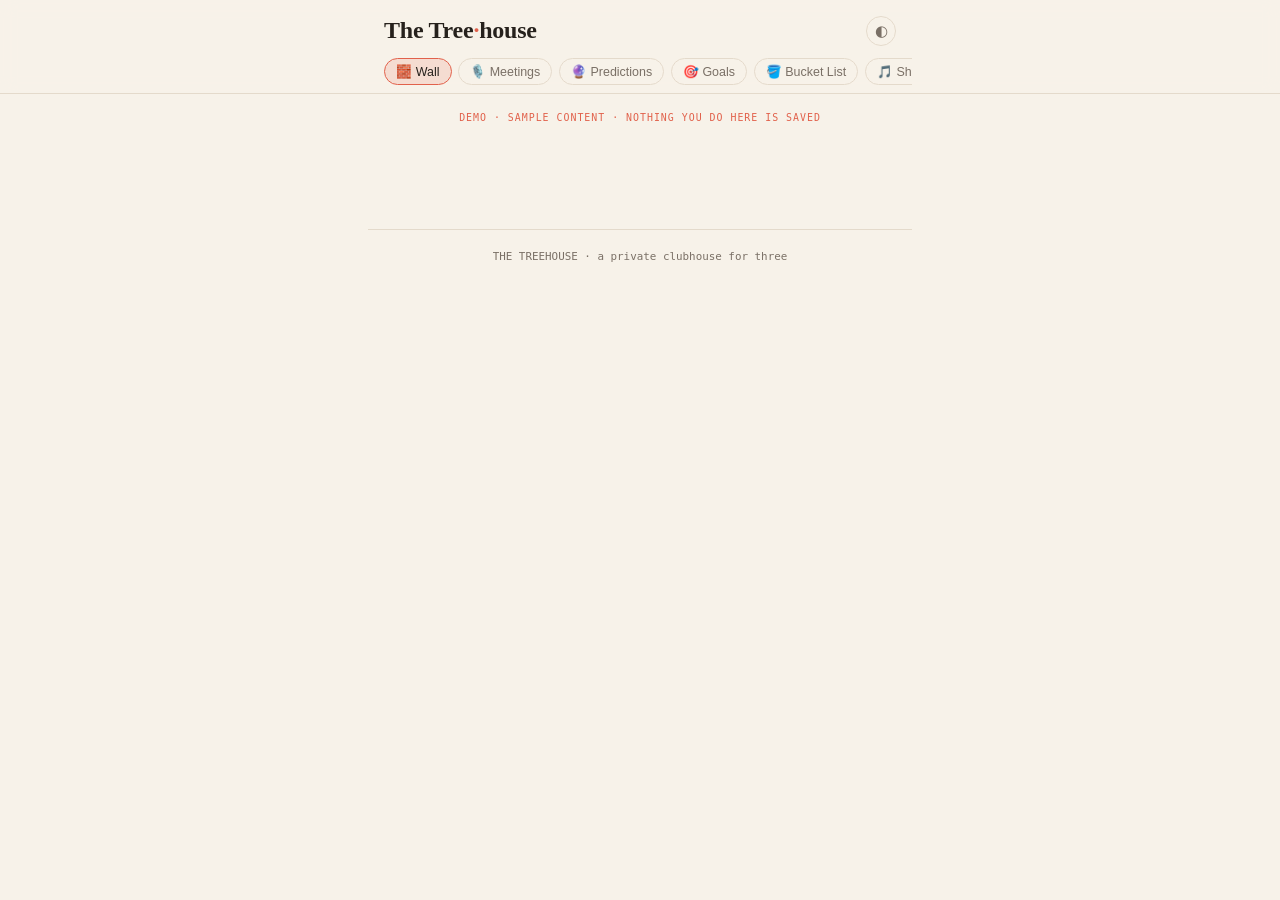
==== index.html @ 262652d6 "The Treehouse — single-file interactive demo" ====
<!doctype html>
<html lang="en">
<head>
  <meta charset="utf-8" />
  <meta name="viewport" content="width=device-width, initial-scale=1, viewport-fit=cover" />
  <meta name="color-scheme" content="light dark" />
  <title>The Treehouse</title>
  <style>
/* styles.css — The Treehouse. Warm "zine" palette, mobile-first, light/dark.
   Adapted from the-treehouse-preview.html. Self-contained, no external assets. */

:root {
  --paper:#F7F2E9; --ink:#26211C; --muted:#7A7066; --line:#E4DACB;
  --card:#FFFDF8; --coral:#E1614B; --teal:#2E6E68; --gold:#D79A34;
  --serif:"Iowan Old Style","Palatino Linotype",Palatino,Georgia,serif;
  --sans:-apple-system,BlinkMacSystemFont,"Segoe UI",Helvetica,Arial,sans-serif;
  --mono:ui-monospace,"SF Mono",Menlo,monospace;
}
@media (prefers-color-scheme:dark){:root{
  --paper:#191614; --ink:#EDE6DA; --muted:#9A8F82; --line:#332C25;
  --card:#221E1A; --coral:#E9765F; --teal:#4F9B92; --gold:#E0AC52;}}
:root[data-theme="dark"]{--paper:#191614;--ink:#EDE6DA;--muted:#9A8F82;--line:#332C25;--card:#221E1A;--coral:#E9765F;--teal:#4F9B92;--gold:#E0AC52;}
:root[data-theme="light"]{--paper:#F7F2E9;--ink:#26211C;--muted:#7A7066;--line:#E4DACB;--card:#FFFDF8;--coral:#E1614B;--teal:#2E6E68;--gold:#D79A34;}

*{box-sizing:border-box}
body{margin:0;background:var(--paper);color:var(--ink);font-family:var(--sans);line-height:1.55;-webkit-font-smoothing:antialiased;}
.wrap{max-width:34rem;margin:0 auto;padding:0 1rem 4rem;}
button{font-family:inherit;}

/* --- avatar colors by member --- */
.av.coral,.dot-coral{background:var(--coral)}
.av.teal{background:var(--teal)}
.av.gold{background:var(--gold)}

/* --- header --- */
header{position:sticky;top:0;z-index:5;background:color-mix(in srgb,var(--paper) 88%,transparent);backdrop-filter:blur(8px);
  border-bottom:1px solid var(--line);padding:.75rem 0 .5rem;margin-bottom:1rem;}
.hd{max-width:34rem;margin:0 auto;padding:0 1rem;display:flex;align-items:center;gap:.5rem;}
.mark{font-family:var(--serif);font-size:1.5rem;font-weight:700;letter-spacing:-.01em;}
.mark .dot{color:var(--coral);}
.who{display:flex;gap:.3rem;align-items:center;margin-left:auto;}
.av{width:26px;height:26px;border-radius:50%;display:grid;place-items:center;font-size:.72rem;font-weight:700;color:#fff;font-family:var(--mono);}
.theme-toggle{background:transparent;border:1px solid var(--line);color:var(--muted);border-radius:999px;
  width:30px;height:30px;font-size:.95rem;cursor:pointer;display:grid;place-items:center;}
.theme-toggle:hover{color:var(--ink);border-color:var(--muted);}

/* --- nav --- */
.nav{max-width:34rem;margin:.55rem auto 0;padding:0 1rem;display:flex;gap:.4rem;overflow-x:auto;-webkit-overflow-scrolling:touch;scrollbar-width:none;}
.nav::-webkit-scrollbar{display:none;}
.nav-btn{flex:none;background:transparent;border:1px solid var(--line);border-radius:999px;color:var(--muted);
  font-size:.78rem;padding:.3rem .7rem;cursor:pointer;white-space:nowrap;}
.nav-btn:hover{color:var(--ink);}
.nav-btn.is-active{background:color-mix(in srgb,var(--coral) 15%,transparent);border-color:var(--coral);color:var(--ink);}

.demo{font-family:var(--mono);font-size:.62rem;letter-spacing:.1em;text-transform:uppercase;color:var(--coral);text-align:center;margin:.4rem 0 0;}

/* --- cards --- */
.card{background:var(--card);border:1px solid var(--line);border-radius:16px;padding:1rem 1.05rem;margin:.85rem 0;}
.eyebrow{font-family:var(--mono);font-size:.66rem;text-transform:uppercase;letter-spacing:.14em;color:var(--muted);display:flex;align-items:center;gap:.5rem;flex-wrap:wrap;}
.pill{font-family:var(--mono);font-size:.6rem;text-transform:uppercase;letter-spacing:.1em;padding:.15em .5em;border-radius:999px;border:1px solid var(--line);color:var(--muted);}

/* --- section header --- */
.sec{font-family:var(--serif);font-size:1.3rem;font-weight:700;margin:.4rem 0 .2rem;display:flex;align-items:center;gap:.5rem;}
.sec-lead{color:var(--muted);font-size:.9rem;margin:.1rem 0 .4rem;}

/* --- poem --- */
.poem{background:linear-gradient(160deg,color-mix(in srgb,var(--gold) 14%,var(--card)),var(--card));border-color:color-mix(in srgb,var(--gold) 35%,var(--line));}
.poem .verse{font-family:var(--serif);font-size:1.32rem;line-height:1.4;margin:.5rem 0 .35rem;text-wrap:balance;}
.poem .attr{font-family:var(--serif);font-style:italic;color:var(--muted);}

/* --- compose --- */
.compose{display:flex;gap:.6rem;align-items:center;color:var(--muted);border-style:dashed;cursor:text;}
.compose .plus{width:30px;height:30px;border-radius:50%;background:var(--coral);color:#fff;display:grid;place-items:center;font-size:1.1rem;flex:none;}
.compose-form{display:none;flex-direction:column;gap:.55rem;}
.compose-form.open{display:flex;}
.compose textarea,.field input,.field select,.field textarea{
  width:100%;font-family:inherit;font-size:.95rem;color:var(--ink);background:var(--paper);
  border:1px solid var(--line);border-radius:10px;padding:.55rem .65rem;resize:vertical;}
.compose textarea{min-height:64px;}
.compose-row{display:flex;gap:.5rem;align-items:center;flex-wrap:wrap;}
.compose-row select{flex:none;width:auto;background:var(--paper);border:1px solid var(--line);border-radius:10px;padding:.4rem .5rem;font-family:inherit;color:var(--ink);}

/* --- post --- */
.post .top{display:flex;align-items:center;gap:.5rem;margin-bottom:.5rem;}
.post .name{font-weight:600;font-size:.92rem;}
.post .time{font-family:var(--mono);font-size:.66rem;color:var(--muted);margin-left:auto;}
.post .body{font-size:1rem;}
.post .quote{font-family:var(--serif);font-size:1.12rem;line-height:1.45;border-left:3px solid var(--teal);padding-left:.8rem;color:var(--ink);}
.songrow{display:flex;gap:.7rem;align-items:center;background:color-mix(in srgb,var(--teal) 10%,var(--card));border:1px solid var(--line);border-radius:12px;padding:.55rem .7rem;margin-top:.4rem;}
.songrow .ic{font-size:1.2rem;}
.songrow .s{color:var(--muted);font-family:var(--mono);font-size:.68rem;}
.songrow a{color:var(--teal);text-decoration:none;font-weight:600;font-size:.9rem;}
.imgph{height:150px;border-radius:12px;margin-top:.4rem;background:
  repeating-linear-gradient(45deg,color-mix(in srgb,var(--coral) 16%,var(--card)),color-mix(in srgb,var(--coral) 16%,var(--card)) 12px,var(--card) 12px,var(--card) 24px);
  display:grid;place-items:center;color:var(--muted);font-family:var(--mono);font-size:.7rem;border:1px solid var(--line);}
.react{display:flex;gap:.4rem;margin-top:.7rem;align-items:center;flex-wrap:wrap;}
.chip{font-size:.8rem;border:1px solid var(--line);border-radius:999px;padding:.15rem .55rem;background:transparent;color:var(--ink);cursor:pointer;}
.chip.on{background:color-mix(in srgb,var(--coral) 16%,transparent);border-color:var(--coral);}
.chip:hover{border-color:var(--muted);}
.cmt{font-size:.85rem;color:var(--muted);margin-top:.55rem;padding-top:.55rem;border-top:1px solid var(--line);}
.cmt b{color:var(--ink);}
.cmt-form{display:flex;gap:.4rem;margin-top:.5rem;}
.cmt-form input{flex:1;font-family:inherit;font-size:.85rem;color:var(--ink);background:var(--paper);border:1px solid var(--line);border-radius:999px;padding:.35rem .7rem;}
.cmt-form button{flex:none;border:1px solid var(--line);background:transparent;color:var(--muted);border-radius:999px;padding:.35rem .7rem;font-size:.8rem;cursor:pointer;}

/* --- rows / mini cards --- */
.row{display:flex;justify-content:space-between;gap:.5rem;font-size:.86rem;padding:.28rem 0;border-bottom:1px dashed var(--line);align-items:center;}
.row:last-child{border-bottom:0;}
.row .s{color:var(--muted);font-family:var(--mono);font-size:.72rem;white-space:nowrap;}
.bars b{display:inline-block;height:6px;border-radius:3px;background:var(--teal);vertical-align:middle;}
.lead{color:var(--muted);font-size:.9rem;margin:.2rem 0 0;}
.mini h4{margin:.1rem 0 .5rem;font-size:.95rem;}

/* --- buttons / forms --- */
.btn{border:1px solid var(--line);background:transparent;color:var(--ink);border-radius:999px;padding:.35rem .8rem;font-size:.82rem;cursor:pointer;}
.btn:hover{border-color:var(--muted);}
.btn-primary{background:var(--coral);border-color:var(--coral);color:#fff;}
.btn-primary:hover{filter:brightness(1.05);}
.field{display:flex;flex-direction:column;gap:.3rem;margin:.5rem 0;}
.field label{font-family:var(--mono);font-size:.66rem;text-transform:uppercase;letter-spacing:.1em;color:var(--muted);}

/* --- meeting detail --- */
.meeting h3{font-family:var(--serif);font-size:1.25rem;margin:.2rem 0 .1rem;}
.meeting .hl{display:grid;gap:.35rem;margin:.4rem 0;}
.meeting .hl .who-hl{font-weight:600;}
.tag-list{display:flex;flex-wrap:wrap;gap:.35rem;margin:.4rem 0;}
.tag-list span{font-size:.78rem;border:1px solid var(--line);border-radius:999px;padding:.12rem .55rem;color:var(--muted);}
.keeper{font-family:var(--serif);font-size:1.12rem;line-height:1.45;border-left:3px solid var(--gold);padding-left:.8rem;margin:.6rem 0 0;}
.back-link{background:none;border:none;color:var(--teal);font-size:.82rem;cursor:pointer;padding:0;margin-bottom:.4rem;}

footer{text-align:center;color:var(--muted);font-family:var(--mono);font-size:.68rem;margin:2.5rem auto 0;max-width:34rem;padding:1.2rem 1rem 0;border-top:1px solid var(--line);}

</style>
</head>
<body>
  <header>
    <div class="hd">
      <div class="mark">The Tree<span class="dot">·</span>house</div>
      <div class="who" id="who"><!-- avatars injected by app.js --></div>
      <button id="themeToggle" class="theme-toggle" title="Toggle light/dark" aria-label="Toggle theme">◐</button>
    </div>
    <nav class="nav" id="nav" aria-label="Sections">
      <button class="nav-btn is-active" data-section="wall">🧱 Wall</button>
      <button class="nav-btn" data-section="meetings">🎙️ Meetings</button>
      <button class="nav-btn" data-section="predictions">🔮 Predictions</button>
      <button class="nav-btn" data-section="goals">🎯 Goals</button>
      <button class="nav-btn" data-section="bucket">🪣 Bucket List</button>
      <button class="nav-btn" data-section="shelf">🎵 Shelf</button>
    </nav>
  </header>

  <main class="wrap" id="app">
    <p class="demo">DEMO · sample content · nothing you do here is saved</p>
    <div id="view"><!-- sections rendered here by app.js --></div>
  </main>

  <footer>THE TREEHOUSE · a private clubhouse for three</footer>

  <script>
/* ---- mock-data ---- */
// mock-data.js — sample in-memory store for The Treehouse (local dev only).
//
// This is a stand-in for the Supabase database. It mirrors the table shapes
// described in the-treehouse-v1-spec.md so that swapping in a real backend
// (see data.js) is a drop-in change and this file can eventually be deleted.
//
// Copyright-safe by design: the poem-of-week sample is a PUBLIC-DOMAIN excerpt
// with attribution. Shelf/media items are titles + links + one-line notes only
// — never lyrics or copyrighted excerpts.

// --- Members: the three, fixed. ------------------------------------------
const members = [
  { id: 'ben', name: 'Ben', initial: 'B', color: 'coral', email: 'ben@example.com' },
  { id: 'george', name: 'George', initial: 'G', color: 'teal', email: 'george@example.com' },
  { id: 'you', name: 'You', initial: 'X', color: 'gold', email: 'you@example.com' },
];

// --- Poem of the week (rotating curator). --------------------------------
// PUBLIC DOMAIN excerpt — safe to show. Anything under copyright would store
// only a short excerpt + attribution + link (copyright_tier: 'excerpt').
const poemWeeks = [
  {
    id: 'pw-2026-w28',
    week: '2026-W28',
    curator: 'ben',
    title: 'O Me! O Life!',
    author: 'Walt Whitman',
    excerpt: '…that the powerful play goes on, and you may contribute a verse.',
    source_url: 'https://www.poetryfoundation.org/poems/51568/o-me-o-life',
    copyright_tier: 'public-domain',
    reactions: [
      { member: 'george', emoji: '❤️' },
      { member: 'you', emoji: '❤️' },
      { member: 'ben', emoji: '❤️' },
    ],
  },
];

// --- Wall posts (reverse-chron feed). ------------------------------------
// type: poem | quote | song | image | thought | link
const posts = [
  {
    id: 'p1',
    type: 'thought',
    author: 'george',
    body: "been thinking about how we only really talk when it's scheduled now. grateful this thing exists tbh.",
    url: null,
    image_path: null,
    created_at: '2026-07-12T14:10:00Z',
    pinned: false,
    reactions: [
      { member: 'you', emoji: '🥹' },
      { member: 'ben', emoji: '🥹' },
    ],
    comments: [
      { member: 'you', text: 'same. sunday is my favorite hour of the week.', created_at: '2026-07-12T14:22:00Z' },
    ],
  },
  {
    id: 'p2',
    type: 'song',
    author: 'you',
    body: 'on repeat all week 👇',
    // Media = title + link only. No lyrics, no excerpts.
    url: 'https://open.spotify.com/',
    title: '"Motion Picture Soundtrack" — Radiohead',
    note: 'added to the house playlist',
    image_path: null,
    created_at: '2026-07-11T20:00:00Z',
    pinned: false,
    reactions: [{ member: 'ben', emoji: '❤️' }],
    comments: [],
  },
  {
    id: 'p3',
    type: 'quote',
    author: 'ben',
    body: '"The two most important days in your life are the day you are born and the day you find out why."',
    note: 'found this on a napkin. felt very us.',
    url: null,
    image_path: null,
    created_at: '2026-07-10T09:30:00Z',
    pinned: false,
    reactions: [
      { member: 'george', emoji: '🔥' },
      { member: 'you', emoji: '🔥' },
      { member: 'ben', emoji: '🔥' },
    ],
    comments: [],
  },
  {
    id: 'p4',
    type: 'image',
    author: 'george',
    body: 'sunset from the roof last night.',
    url: null,
    image_path: '[ shared photo ]', // placeholder — real app stores a Supabase Storage path
    created_at: '2026-07-09T21:15:00Z',
    pinned: false,
    reactions: [
      { member: 'ben', emoji: '😍' },
      { member: 'you', emoji: '😍' },
      { member: 'george', emoji: '😍' },
    ],
    comments: [],
  },
];

// --- Meeting archive (from the Granola-powered recorder). -----------------
// Shape matches meeting-recorder/SPEC.md + sample-archive-entry.md.
const meetings = [
  {
    id: 'm-2026-07-12',
    date: '2026-07-12',
    duration: '47 min',
    audio_path: null, // private Supabase Storage path in the real app
    recap:
      "A good one. We started on jobs and drifted, as always, into the bigger stuff — whether we're " +
      'building the lives we actually want or just the ones that look right. Ben\'s still deciding on the ' +
      'move, George is three chapters from finishing the book, and we spent a while arguing about whether ' +
      'AI is making us sharper or lazier (jury\'s out).',
    topics: [
      "The move — Ben's 70/30 on taking it",
      "George's book, and the fear of finishing",
      'The Japan trip: actually picking dates this time',
      'The "are we lazy now?" debate',
      'New coffee spot recommendations',
    ],
    highs_lows: [
      { member: 'ben', high: 'got the offer.', low: 'the deciding is harder than the wanting.' },
      { member: 'george', high: 'wrote 4,000 words this week.', low: 'felt lonely mid-week.' },
      { member: 'you', high: 'the new apartment feels like home.', low: "missed a friend's birthday." },
    ],
    plans: [
      'Lock the Japan dates before next Sunday.',
      'George reads us the last chapter when it\'s done.',
      'Try to do one in-person hang this month.',
    ],
    action_items: [
      { member: 'ben', what: 'share the offer details so we can help him think', by: 'this week' },
      { member: 'you', what: 'put 3 Japan date options on the wall', by: 'by Wed' },
      { member: 'george', what: 'send the coffee spot list', by: 'whenever' },
    ],
    keeper_quote: 'We keep waiting for the version of ourselves that has it figured out. Maybe this is it.',
  },
];

// --- Life prediction market. ---------------------------------------------
// status: open | resolved ; vote: 'agree' | 'disagree'
const predictions = [
  {
    id: 'pred1',
    author: 'you',
    about: 'ben',
    claim: 'Ben finally books the Japan trip before fall.',
    resolve_by: '2026-09-01',
    status: 'open',
    outcome: null,
    votes: [
      { member: 'you', vote: 'agree', points: 50 },
      { member: 'george', vote: 'disagree', points: 50 },
    ],
  },
];

// Running leaderboard of best predictors (play points).
const leaderboard = [
  { member: 'george', points: 1240 },
  { member: 'you', points: 980 },
  { member: 'ben', points: 610 },
];

// --- Goals with lightweight weekly check-ins. ----------------------------
// progress is 0..100 for the little bars.
const goals = [
  { id: 'g1', member: 'you', goal: 'run 3×/wk', period: 'weekly', progress: 55, checkins: ['2026-07-05', '2026-07-12'] },
  { id: 'g2', member: 'ben', goal: 'finish the book', period: 'ongoing', progress: 28, checkins: ['2026-07-12'] },
  { id: 'g3', member: 'george', goal: 'call mom weekly', period: 'weekly', progress: 72, checkins: ['2026-06-28', '2026-07-05', '2026-07-12'] },
];

// --- Shared bucket list. -------------------------------------------------
// status: someday | in-progress | done
const bucketList = [
  { id: 'b1', item: 'Road trip, no maps', added_by: 'you', status: 'someday', done_by: null, done_note: null },
  { id: 'b2', item: 'Learn to surf', added_by: 'ben', status: 'in-progress', done_by: null, done_note: null },
  { id: 'b3', item: 'Camp under the stars', added_by: 'george', status: 'done', done_by: 'george', done_note: 'done · Jun' },
];

// --- Shared media links / shelf. -----------------------------------------
// type: song | playlist | movie | book | article. Title + link + note only.
const mediaLinks = [
  { id: 'ml1', type: 'playlist', title: 'House playlist', url: 'https://open.spotify.com/', note: '+4 songs', added_by: 'you', week: '2026-W28' },
  { id: 'ml2', type: 'movie', title: 'Perfect Days', url: null, note: 'Ben rec', added_by: 'ben', week: '2026-W28' },
  { id: 'ml3', type: 'book', title: 'Four Thousand Weeks', url: null, note: 'You rec', added_by: 'you', week: '2026-W28' },
  { id: 'ml4', type: 'article', title: '"The case for a slower internet"', url: null, note: 'George rec', added_by: 'george', week: '2026-W28' },
];
const db = { members, poemWeeks, posts, meetings, predictions, leaderboard, goals, bucketList, mediaLinks };

/* ---- data layer ---- */
// data.js — THE SEAM.
//
// This is the ONLY file that changes when The Treehouse moves from the local
// in-memory mock store to a real Supabase backend. The UI (app.js) never
// touches the store directly — it only calls the async functions exported
// here. Keep every function async and returning plain data so the swap to
// `await supabase.from(...)` is mechanical.
//
// To wire Supabase later:
//   1. Copy config.example.js -> config.js and fill in your project keys.
//   2. Load the supabase-js client (add it locally; no CDN if you want offline).
//      import { createClient } from './vendor/supabase.js'
//      import { SUPABASE_URL, SUPABASE_ANON_KEY } from './config.js'
//      const supabase = createClient(SUPABASE_URL, SUPABASE_ANON_KEY)
//   3. Replace each function body below with the query in its `// SUPABASE:`
//      comment. Delete mock-data.js when done.


// Tiny helpers so mutations feel real locally.
const clone = (v) => JSON.parse(JSON.stringify(v));
const uid = (prefix) => `${prefix}-${Date.now()}-${Math.random().toString(36).slice(2, 7)}`;
const nowISO = () => new Date().toISOString();

// ---------------------------------------------------------------------------
// Members
// ---------------------------------------------------------------------------

// SUPABASE: replace with supabase.from('members').select('*')
async function getMembers() {
  return clone(db.members);
}

// ---------------------------------------------------------------------------
// Wall: posts, reactions, comments
// ---------------------------------------------------------------------------

// SUPABASE: replace with supabase.from('posts').select('*, reactions(*), comments(*)').order('created_at', { ascending: false })
async function getPosts() {
  return clone(db.posts).sort((a, b) => new Date(b.created_at) - new Date(a.created_at));
}

// SUPABASE: replace with supabase.from('posts').insert(post).select().single()
async function addPost({ type = 'thought', author, body, url = null, title = null, note = null, image_path = null }) {
  const post = {
    id: uid('p'),
    type,
    author,
    body,
    url,
    title,
    note,
    image_path,
    created_at: nowISO(),
    pinned: false,
    reactions: [],
    comments: [],
  };
  db.posts.unshift(post);
  return clone(post);
}

// SUPABASE: replace with supabase.from('reactions').insert({ post_id, member, emoji })
// (with a unique (post_id, member, emoji) constraint so a repeat toggles/removes)
async function addReaction({ post_id, member, emoji }) {
  const post = db.posts.find((p) => p.id === post_id);
  if (!post) return null;
  const existing = post.reactions.findIndex((r) => r.member === member && r.emoji === emoji);
  if (existing >= 0) post.reactions.splice(existing, 1); // toggle off
  else post.reactions.push({ member, emoji });
  return clone(post);
}

// SUPABASE: replace with supabase.from('comments').insert({ post_id, member, text })
async function addComment({ post_id, member, text }) {
  const post = db.posts.find((p) => p.id === post_id);
  if (!post) return null;
  post.comments.push({ member, text, created_at: nowISO() });
  return clone(post);
}

// ---------------------------------------------------------------------------
// Poem of the week
// ---------------------------------------------------------------------------

// SUPABASE: replace with supabase.from('poem_weeks').select('*').order('week', { ascending: false }).limit(1).single()
async function getPoemOfWeek() {
  const sorted = clone(db.poemWeeks).sort((a, b) => (a.week < b.week ? 1 : -1));
  return sorted[0] || null;
}

// ---------------------------------------------------------------------------
// Meeting archive
// ---------------------------------------------------------------------------

// SUPABASE: replace with supabase.from('meetings').select('*').order('date', { ascending: false })
async function getMeetings() {
  return clone(db.meetings).sort((a, b) => (a.date < b.date ? 1 : -1));
}

// SUPABASE: replace with supabase.from('meetings').select('*').eq('id', id).single()
async function getMeeting(id) {
  return clone(db.meetings.find((m) => m.id === id) || null);
}

// ---------------------------------------------------------------------------
// Life prediction market
// ---------------------------------------------------------------------------

// SUPABASE: replace with supabase.from('predictions').select('*, votes(*)').order('resolve_by')
async function getPredictions() {
  return clone(db.predictions);
}

// SUPABASE: replace with supabase.from('predictions').insert(prediction).select().single()
async function addPrediction({ author, about, claim, resolve_by }) {
  const prediction = {
    id: uid('pred'),
    author,
    about,
    claim,
    resolve_by,
    status: 'open',
    outcome: null,
    votes: [],
  };
  db.predictions.push(prediction);
  return clone(prediction);
}

// SUPABASE: replace with supabase.from('prediction_votes').upsert({ prediction_id, member, vote, points })
async function votePrediction({ prediction_id, member, vote, points = 50 }) {
  const p = db.predictions.find((x) => x.id === prediction_id);
  if (!p) return null;
  const existing = p.votes.find((v) => v.member === member);
  if (existing) {
    existing.vote = vote;
    existing.points = points;
  } else {
    p.votes.push({ member, vote, points });
  }
  return clone(p);
}

// SUPABASE: replace with supabase.from('leaderboard').select('*').order('points', { ascending: false })
async function getLeaderboard() {
  return clone(db.leaderboard).sort((a, b) => b.points - a.points);
}

// ---------------------------------------------------------------------------
// Goals
// ---------------------------------------------------------------------------

// SUPABASE: replace with supabase.from('goals').select('*')
async function getGoals() {
  return clone(db.goals);
}

// SUPABASE: replace with supabase.from('goals').insert(goal).select().single()
async function addGoal({ member, goal, period = 'weekly' }) {
  const g = { id: uid('g'), member, goal, period, progress: 0, checkins: [] };
  db.goals.push(g);
  return clone(g);
}

// SUPABASE: replace with supabase.from('goal_checkins').insert({ goal_id, date }) and bump progress
async function checkinGoal({ goal_id }) {
  const g = db.goals.find((x) => x.id === goal_id);
  if (!g) return null;
  g.checkins.push(nowISO().slice(0, 10));
  g.progress = Math.min(100, g.progress + 15);
  return clone(g);
}

// ---------------------------------------------------------------------------
// Bucket list
// ---------------------------------------------------------------------------

// SUPABASE: replace with supabase.from('bucket_list').select('*')
async function getBucketList() {
  return clone(db.bucketList);
}

// SUPABASE: replace with supabase.from('bucket_list').insert(item).select().single()
async function addBucketItem({ item, added_by }) {
  const b = { id: uid('b'), item, added_by, status: 'someday', done_by: null, done_note: null };
  db.bucketList.push(b);
  return clone(b);
}

// SUPABASE: replace with supabase.from('bucket_list').update({ status: 'done', done_by, done_note }).eq('id', id)
async function markBucketDone({ id, done_by, done_note = 'done' }) {
  const b = db.bucketList.find((x) => x.id === id);
  if (!b) return null;
  b.status = 'done';
  b.done_by = done_by;
  b.done_note = done_note;
  return clone(b);
}

// ---------------------------------------------------------------------------
// Shared media / shelf
// ---------------------------------------------------------------------------

// SUPABASE: replace with supabase.from('media_links').select('*').order('week', { ascending: false })
async function getMediaLinks() {
  return clone(db.mediaLinks);
}

// SUPABASE: replace with supabase.from('media_links').insert(link).select().single()
async function addMediaLink({ type = 'article', title, url = null, note = null, added_by }) {
  const ml = { id: uid('ml'), type, title, url, note, added_by, week: currentWeek() };
  db.mediaLinks.push(ml);
  return clone(ml);
}

// ---------------------------------------------------------------------------
// Utility (local only — Supabase would compute week server-side if needed)
// ---------------------------------------------------------------------------
function currentWeek() {
  const d = new Date();
  const jan1 = new Date(d.getFullYear(), 0, 1);
  const week = Math.ceil(((d - jan1) / 86400000 + jan1.getDay() + 1) / 7);
  return `${d.getFullYear()}-W${String(week).padStart(2, '0')}`;
}
const data = { getMembers, getPosts, addPost, addReaction, addComment, getPoemOfWeek, getMeetings, getMeeting, getPredictions, addPrediction, votePrediction, getLeaderboard, getGoals, addGoal, checkinGoal, getBucketList, addBucketItem, markBucketDone, getMediaLinks, addMediaLink };

/* ---- app ---- */
// app.js — The Treehouse UI. Renders each section from the data layer and wires
// interactions that write THROUGH data.js (never the store directly). Every
// mutation re-renders so the app feels live locally.


// In a real app the signed-in member comes from Supabase auth. Locally we act
// as "You".
const ME = 'you';

const view = document.getElementById('view');
const whoEl = document.getElementById('who');
const nav = document.getElementById('nav');

let members = [];
let membersById = {};
let currentSection = 'wall';
let openMeetingId = null;

// --- helpers ---------------------------------------------------------------
const esc = (s) =>
  String(s ?? '').replace(/[&<>"']/g, (c) => ({ '&': '&amp;', '<': '&lt;', '>': '&gt;', '"': '&quot;', "'": '&#39;' }[c]));

const nameOf = (id) => membersById[id]?.name ?? id;
const colorOf = (id) => membersById[id]?.color ?? 'coral';
const initialOf = (id) => membersById[id]?.initial ?? '?';

function avatar(memberId) {
  return `<span class="av ${colorOf(memberId)}">${esc(initialOf(memberId))}</span>`;
}

function timeAgo(iso) {
  const then = new Date(iso).getTime();
  const mins = Math.round((Date.now() - then) / 60000);
  if (mins < 1) return 'now';
  if (mins < 60) return `${mins}m`;
  const hrs = Math.round(mins / 60);
  if (hrs < 24) return `${hrs}h`;
  const days = Math.round(hrs / 24);
  if (days === 1) return 'yesterday';
  if (days < 7) return `${days}d`;
  return new Date(iso).toLocaleDateString(undefined, { month: 'short', day: 'numeric' });
}

// Group reactions by emoji -> [members]
function reactionSummary(reactions) {
  const map = new Map();
  for (const r of reactions) {
    if (!map.has(r.emoji)) map.set(r.emoji, []);
    map.get(r.emoji).push(r.member);
  }
  return map;
}

// ===========================================================================
// Boot
// ===========================================================================
async function boot() {
  members = await data.getMembers();
  membersById = Object.fromEntries(members.map((m) => [m.id, m]));

  whoEl.innerHTML = members.map((m) => avatar(m.id)).join('') + '<span class="pill" style="margin-left:.4rem">Sunday</span>';

  nav.addEventListener('click', (e) => {
    const btn = e.target.closest('.nav-btn');
    if (!btn) return;
    document.querySelectorAll('.nav-btn').forEach((b) => b.classList.toggle('is-active', b === btn));
    currentSection = btn.dataset.section;
    openMeetingId = null;
    render();
  });

  setupTheme();
  render();
}

// ===========================================================================
// Router
// ===========================================================================
async function render() {
  switch (currentSection) {
    case 'wall': return renderWall();
    case 'meetings': return renderMeetings();
    case 'predictions': return renderPredictions();
    case 'goals': return renderGoals();
    case 'bucket': return renderBucket();
    case 'shelf': return renderShelf();
  }
}

// ===========================================================================
// Wall (poem of week + compose + feed)
// ===========================================================================
async function renderWall() {
  const [poem, posts] = await Promise.all([data.getPoemOfWeek(), data.getPosts()]);

  const poemHTML = poem
    ? `<div class="card poem">
        <div class="eyebrow">📖 Poem of the week <span class="pill">curated by ${esc(initialOf(poem.curator))}</span>
          <span class="pill">${esc(poem.copyright_tier)}</span></div>
        <div class="verse">${esc(poem.excerpt)}</div>
        <div class="attr">— ${esc(poem.author)}, <em>${esc(poem.title)}</em></div>
        <div class="react">
          <span class="chip on">❤️ ${poem.reactions.length}</span>
          ${poem.source_url ? `<a class="chip" href="${esc(poem.source_url)}" target="_blank" rel="noopener">↗ full poem</a>` : ''}
        </div>
      </div>`
    : '';

  view.innerHTML = `
    ${poemHTML}
    ${composeCard()}
    <div class="sec">🧱 The wall</div>
    <div id="feed">${posts.map(postCard).join('')}</div>
  `;

  wireCompose();
  wireFeed();
}

function composeCard() {
  return `
    <div class="card compose" id="composeCard">
      <div class="compose-collapsed" id="composeCollapsed">
        <span class="plus">+</span><span>Share a poem, a song, a thought, a photo…</span>
      </div>
      <form class="compose-form" id="composeForm">
        <textarea id="composeBody" placeholder="What's on your mind?"></textarea>
        <div class="compose-row">
          <select id="composeType" aria-label="Post type">
            <option value="thought">💭 thought</option>
            <option value="quote">❝ quote</option>
            <option value="song">🎧 song</option>
            <option value="link">🔗 link</option>
            <option value="poem">📖 poem</option>
            <option value="image">🖼️ image</option>
          </select>
          <input id="composeUrl" placeholder="link (optional)" style="flex:1;min-width:8rem" />
          <button type="submit" class="btn btn-primary">Post</button>
        </div>
      </form>
    </div>`;
}

function postCard(p) {
  const reacts = reactionSummary(p.reactions);
  const wallEmojis = ['❤️', '🔥', '🥹', '😍'];
  const known = new Set(wallEmojis);
  for (const e of reacts.keys()) known.add(e);

  const chips = [...known]
    .map((emoji) => {
      const who = reacts.get(emoji) || [];
      const on = who.includes(ME) ? 'on' : '';
      const count = who.length ? ` ${who.length}` : '';
      return `<button class="chip ${on}" data-react="${esc(emoji)}">${emoji}${count}</button>`;
    })
    .join('');

  let media = '';
  if (p.type === 'quote') {
    media = `<div class="quote">${esc(p.body)}</div>${p.note ? `<div class="lead" style="margin-top:.5rem">${esc(p.note)}</div>` : ''}`;
  } else if (p.type === 'song') {
    media = `<div class="body">${esc(p.body)}</div>
      <div class="songrow"><span class="ic">🎧</span><div>
        ${p.url ? `<a href="${esc(p.url)}" target="_blank" rel="noopener">${esc(p.title || 'listen')}</a>` : `<div style="font-weight:600;font-size:.9rem">${esc(p.title || '')}</div>`}
        ${p.note ? `<div class="s">${esc(p.note)}</div>` : ''}
      </div></div>`;
  } else if (p.type === 'image') {
    media = `<div class="body">${esc(p.body)}</div><div class="imgph">${esc(p.image_path || '[ shared photo ]')}</div>`;
  } else if (p.type === 'link' && p.url) {
    media = `<div class="body">${esc(p.body)}</div><div class="songrow"><span class="ic">🔗</span><div><a href="${esc(p.url)}" target="_blank" rel="noopener">${esc(p.url)}</a></div></div>`;
  } else {
    media = `<div class="body">${esc(p.body)}</div>`;
  }

  const comments = p.comments
    .map((c) => `<div class="cmt"><b>${esc(nameOf(c.member))}:</b> ${esc(c.text)}</div>`)
    .join('');

  return `
    <div class="card post" data-post="${esc(p.id)}">
      <div class="top">${avatar(p.author)}<span class="name">${esc(nameOf(p.author))}</span><span class="time">${timeAgo(p.created_at)}</span></div>
      ${media}
      <div class="react">${chips}<button class="chip" data-toggle-comment>💬 reply</button></div>
      ${comments}
      <form class="cmt-form" data-comment-form hidden>
        <input placeholder="add a line…" aria-label="Comment" />
        <button type="submit">Send</button>
      </form>
    </div>`;
}

function wireCompose() {
  const card = document.getElementById('composeCard');
  const collapsed = document.getElementById('composeCollapsed');
  const form = document.getElementById('composeForm');
  collapsed.addEventListener('click', () => {
    card.classList.remove('compose');
    form.classList.add('open');
    collapsed.style.display = 'none';
    document.getElementById('composeBody').focus();
  });
  form.addEventListener('submit', async (e) => {
    e.preventDefault();
    const body = document.getElementById('composeBody').value.trim();
    const type = document.getElementById('composeType').value;
    const url = document.getElementById('composeUrl').value.trim() || null;
    if (!body && !url) return;
    await data.addPost({ type, author: ME, body: body || '', url, title: type === 'song' ? body : null });
    renderWall();
  });
}

function wireFeed() {
  const feed = document.getElementById('feed');
  feed.addEventListener('click', async (e) => {
    const postEl = e.target.closest('[data-post]');
    if (!postEl) return;
    const postId = postEl.dataset.post;

    const reactBtn = e.target.closest('[data-react]');
    if (reactBtn) {
      await data.addReaction({ post_id: postId, member: ME, emoji: reactBtn.dataset.react });
      renderWall();
      return;
    }
    if (e.target.closest('[data-toggle-comment]')) {
      const f = postEl.querySelector('[data-comment-form]');
      f.hidden = !f.hidden;
      if (!f.hidden) f.querySelector('input').focus();
    }
  });
  feed.addEventListener('submit', async (e) => {
    const form = e.target.closest('[data-comment-form]');
    if (!form) return;
    e.preventDefault();
    const postId = e.target.closest('[data-post]').dataset.post;
    const input = form.querySelector('input');
    const text = input.value.trim();
    if (!text) return;
    await data.addComment({ post_id: postId, member: ME, text });
    renderWall();
  });
}

// ===========================================================================
// Meetings
// ===========================================================================
async function renderMeetings() {
  if (openMeetingId) return renderMeetingDetail(openMeetingId);

  const meetings = await data.getMeetings();
  view.innerHTML = `
    <div class="sec">🎙️ Meeting archive</div>
    <p class="sec-lead">Every Sunday call, filed and searchable forever.</p>
    ${meetings
      .map(
        (m) => `
      <div class="card meeting" data-meeting="${esc(m.id)}" style="cursor:pointer">
        <div class="eyebrow">🎙️ ${esc(new Date(m.date + 'T00:00:00').toLocaleDateString(undefined, { weekday: 'long', month: 'long', day: 'numeric' }))} <span class="pill">${esc(m.duration)}</span></div>
        <h3>The recap</h3>
        <div class="lead">${esc(m.recap.slice(0, 160))}${m.recap.length > 160 ? '…' : ''}</div>
        ${m.highs_lows
          .map(
            (hl) => `<div class="row"><span><b>High</b> · ${esc(nameOf(hl.member))}</span><span class="s">${esc(hl.high)}</span></div>`
          )
          .slice(0, 1)
          .join('')}
        <button class="btn" style="margin-top:.6rem">Open full entry →</button>
      </div>`
      )
      .join('')}
  `;
  view.querySelectorAll('[data-meeting]').forEach((el) =>
    el.addEventListener('click', () => {
      openMeetingId = el.dataset.meeting;
      renderMeetings();
    })
  );
}

async function renderMeetingDetail(id) {
  const m = await data.getMeeting(id);
  if (!m) { openMeetingId = null; return renderMeetings(); }
  view.innerHTML = `
    <button class="back-link" id="backMeetings">← all meetings</button>
    <div class="card meeting">
      <div class="eyebrow">🎙️ ${esc(new Date(m.date + 'T00:00:00').toLocaleDateString(undefined, { weekday: 'long', month: 'long', day: 'numeric', year: 'numeric' }))} <span class="pill">${esc(m.duration)}</span></div>
      <h3>The recap</h3>
      <p class="body">${esc(m.recap)}</p>

      <div class="eyebrow" style="margin-top:.9rem">What we got into</div>
      <div class="tag-list">${m.topics.map((t) => `<span>${esc(t)}</span>`).join('')}</div>

      <div class="eyebrow" style="margin-top:.9rem">Highs &amp; lows</div>
      <div class="hl">
        ${m.highs_lows
          .map(
            (hl) => `<div><span class="who-hl">${esc(nameOf(hl.member))}</span> — <b>High:</b> ${esc(hl.high)} <b>Low:</b> ${esc(hl.low)}</div>`
          )
          .join('')}
      </div>

      <div class="eyebrow" style="margin-top:.9rem">Plans</div>
      ${m.plans.map((p) => `<div class="row"><span>${esc(p)}</span></div>`).join('')}

      <div class="eyebrow" style="margin-top:.9rem">Action items</div>
      ${m.action_items
        .map(
          (a) => `<div class="row"><span><b>${esc(nameOf(a.member))}</b> · ${esc(a.what)}</span><span class="s">${esc(a.by)}</span></div>`
        )
        .join('')}

      <div class="eyebrow" style="margin-top:.9rem">A line to remember</div>
      <div class="keeper">${esc(m.keeper_quote)}</div>
    </div>
  `;
  document.getElementById('backMeetings').addEventListener('click', () => {
    openMeetingId = null;
    renderMeetings();
  });
}

// ===========================================================================
// Predictions
// ===========================================================================
async function renderPredictions() {
  const [preds, board] = await Promise.all([data.getPredictions(), data.getLeaderboard()]);

  view.innerHTML = `
    <div class="sec">🔮 Life prediction market</div>
    <p class="sec-lead">Call your shots on each other. Resolve later. Points for being right.</p>

    ${preds.map(predCard).join('')}

    <div class="card">
      <div class="eyebrow">🏆 Leaderboard</div>
      ${board
        .map(
          (b, i) => `<div class="row"><span>${i === 0 ? '👑 ' : ''}${esc(nameOf(b.member))}</span><span class="s">${b.points.toLocaleString()} pts</span></div>`
        )
        .join('')}
    </div>

    <div class="card">
      <div class="eyebrow">➕ New prediction</div>
      <form id="predForm">
        <div class="field"><label>About</label>
          <select id="predAbout">${members.map((m) => `<option value="${m.id}">${esc(m.name)}</option>`).join('')}</select>
        </div>
        <div class="field"><label>Claim</label>
          <input id="predClaim" placeholder="X finally does Y by…" />
        </div>
        <div class="field"><label>Resolve by</label>
          <input id="predBy" type="date" />
        </div>
        <button class="btn btn-primary" type="submit">Post prediction</button>
      </form>
    </div>
  `;

  view.querySelectorAll('[data-pred]').forEach((el) => {
    el.addEventListener('click', async (e) => {
      const btn = e.target.closest('[data-vote]');
      if (!btn) return;
      await data.votePrediction({ prediction_id: el.dataset.pred, member: ME, vote: btn.dataset.vote });
      renderPredictions();
    });
  });

  document.getElementById('predForm').addEventListener('submit', async (e) => {
    e.preventDefault();
    const claim = document.getElementById('predClaim').value.trim();
    if (!claim) return;
    await data.addPrediction({
      author: ME,
      about: document.getElementById('predAbout').value,
      claim,
      resolve_by: document.getElementById('predBy').value || null,
    });
    renderPredictions();
  });
}

function predCard(p) {
  const myVote = p.votes.find((v) => v.member === ME)?.vote;
  return `
    <div class="card mini" data-pred="${esc(p.id)}">
      <div class="eyebrow">🔮 Open bet <span class="pill">${p.resolve_by ? 'resolve by ' + esc(p.resolve_by) : 'no date'}</span></div>
      <h4>“${esc(p.claim)}”</h4>
      <div class="lead">posted by ${esc(nameOf(p.author))} · about ${esc(nameOf(p.about))}</div>
      <div class="react" style="margin-top:.6rem">
        <button class="chip ${myVote === 'agree' ? 'on' : ''}" data-vote="agree">👍 likely (${p.votes.filter((v) => v.vote === 'agree').length})</button>
        <button class="chip ${myVote === 'disagree' ? 'on' : ''}" data-vote="disagree">👎 no way (${p.votes.filter((v) => v.vote === 'disagree').length})</button>
      </div>
    </div>`;
}

// ===========================================================================
// Goals
// ===========================================================================
async function renderGoals() {
  const goals = await data.getGoals();
  const barColor = { you: 'var(--teal)', ben: 'var(--gold)', george: 'var(--coral)' };

  view.innerHTML = `
    <div class="sec">🎯 Goals</div>
    <p class="sec-lead">Current goals with gentle weekly check-ins — tied to the Sunday call.</p>
    <div class="card">
      ${goals
        .map(
          (g) => `
        <div class="row" data-goal="${esc(g.id)}">
          <span>${avatar(g.member)} ${esc(nameOf(g.member))} — ${esc(g.goal)}</span>
          <span style="display:flex;align-items:center;gap:.5rem">
            <span class="bars"><b style="width:${Math.round(g.progress * 0.8)}px;background:${barColor[g.member] || 'var(--teal)'}"></b></span>
            <button class="chip" data-checkin>✓ check in</button>
          </span>
        </div>`
        )
        .join('')}
    </div>

    <div class="card">
      <div class="eyebrow">➕ Add a goal</div>
      <form id="goalForm">
        <div class="field"><label>Whose</label>
          <select id="goalMember">${members.map((m) => `<option value="${m.id}">${esc(m.name)}</option>`).join('')}</select>
        </div>
        <div class="field"><label>Goal</label><input id="goalText" placeholder="e.g. read 20 min a day" /></div>
        <button class="btn btn-primary" type="submit">Add goal</button>
      </form>
    </div>
  `;

  view.querySelector('.card').addEventListener('click', async (e) => {
    const btn = e.target.closest('[data-checkin]');
    if (!btn) return;
    const row = e.target.closest('[data-goal]');
    await data.checkinGoal({ goal_id: row.dataset.goal });
    renderGoals();
  });

  document.getElementById('goalForm').addEventListener('submit', async (e) => {
    e.preventDefault();
    const goal = document.getElementById('goalText').value.trim();
    if (!goal) return;
    await data.addGoal({ member: document.getElementById('goalMember').value, goal });
    renderGoals();
  });
}

// ===========================================================================
// Bucket list
// ===========================================================================
async function renderBucket() {
  const items = await data.getBucketList();
  const statusLabel = { someday: 'someday', 'in-progress': 'in progress', done: 'done' };

  view.innerHTML = `
    <div class="sec">🪣 Bucket list</div>
    <p class="sec-lead">Things we say we'll do. A running record of the ones we actually did.</p>
    <div class="card">
      ${items
        .map(
          (b) => `
        <div class="row" data-bucket="${esc(b.id)}">
          <span>${b.status === 'done' ? '✓ ' : ''}${esc(b.item)} <span class="s">· ${esc(nameOf(b.added_by))}</span></span>
          <span style="display:flex;align-items:center;gap:.5rem">
            <span class="s">${esc(b.done_note || statusLabel[b.status] || b.status)}</span>
            ${b.status !== 'done' ? '<button class="chip" data-done>mark done</button>' : ''}
          </span>
        </div>`
        )
        .join('')}
    </div>

    <div class="card">
      <div class="eyebrow">➕ Add to the list</div>
      <form id="bucketForm">
        <div class="field"><label>Someday we…</label><input id="bucketText" placeholder="e.g. see the northern lights" /></div>
        <button class="btn btn-primary" type="submit">Add</button>
      </form>
    </div>
  `;

  view.querySelector('.card').addEventListener('click', async (e) => {
    const btn = e.target.closest('[data-done]');
    if (!btn) return;
    const row = e.target.closest('[data-bucket]');
    await data.markBucketDone({ id: row.dataset.bucket, done_by: ME, done_note: 'done · just now' });
    renderBucket();
  });

  document.getElementById('bucketForm').addEventListener('submit', async (e) => {
    e.preventDefault();
    const item = document.getElementById('bucketText').value.trim();
    if (!item) return;
    await data.addBucketItem({ item, added_by: ME });
    renderBucket();
  });
}

// ===========================================================================
// Shelf (media links)
// ===========================================================================
async function renderShelf() {
  const links = await data.getMediaLinks();
  const icon = { song: '🎵', playlist: '🎵', movie: '🎬', book: '📖', article: '📰' };

  view.innerHTML = `
    <div class="sec">🎵 Shared shelf</div>
    <p class="sec-lead">Songs, films, books, articles. Titles + links only — never full text.</p>
    <div class="card">
      <div class="eyebrow">this week's drops</div>
      ${links
        .map(
          (l) => `<div class="row">
            <span>${icon[l.type] || '🔗'} ${l.url ? `<a href="${esc(l.url)}" target="_blank" rel="noopener" style="color:var(--teal);text-decoration:none">${esc(l.title)}</a>` : `<em>${esc(l.title)}</em>`} <span class="s">(${esc(l.type)})</span></span>
            <span class="s">${esc(l.note || nameOf(l.added_by) + ' rec')}</span>
          </div>`
        )
        .join('')}
    </div>

    <div class="card">
      <div class="eyebrow">➕ Add a drop</div>
      <form id="shelfForm">
        <div class="field"><label>Type</label>
          <select id="shelfType">
            <option value="song">🎵 song</option>
            <option value="playlist">🎵 playlist</option>
            <option value="movie">🎬 movie</option>
            <option value="book">📖 book</option>
            <option value="article">📰 article</option>
          </select>
        </div>
        <div class="field"><label>Title</label><input id="shelfTitle" placeholder="title" /></div>
        <div class="field"><label>Link (optional)</label><input id="shelfUrl" placeholder="https://…" /></div>
        <div class="field"><label>One-line note</label><input id="shelfNote" placeholder="why it's good" /></div>
        <button class="btn btn-primary" type="submit">Add to shelf</button>
      </form>
    </div>
  `;

  document.getElementById('shelfForm').addEventListener('submit', async (e) => {
    e.preventDefault();
    const title = document.getElementById('shelfTitle').value.trim();
    if (!title) return;
    await data.addMediaLink({
      type: document.getElementById('shelfType').value,
      title,
      url: document.getElementById('shelfUrl').value.trim() || null,
      note: document.getElementById('shelfNote').value.trim() || null,
      added_by: ME,
    });
    renderShelf();
  });
}

// ===========================================================================
// Theme toggle (overrides prefers-color-scheme via data-theme on <html>)
// ===========================================================================
function setupTheme() {
  const btn = document.getElementById('themeToggle');
  btn.addEventListener('click', () => {
    const root = document.documentElement;
    const current =
      root.getAttribute('data-theme') ||
      (window.matchMedia('(prefers-color-scheme: dark)').matches ? 'dark' : 'light');
    root.setAttribute('data-theme', current === 'dark' ? 'light' : 'dark');
  });
}

boot();
</script>
</body>
</html>
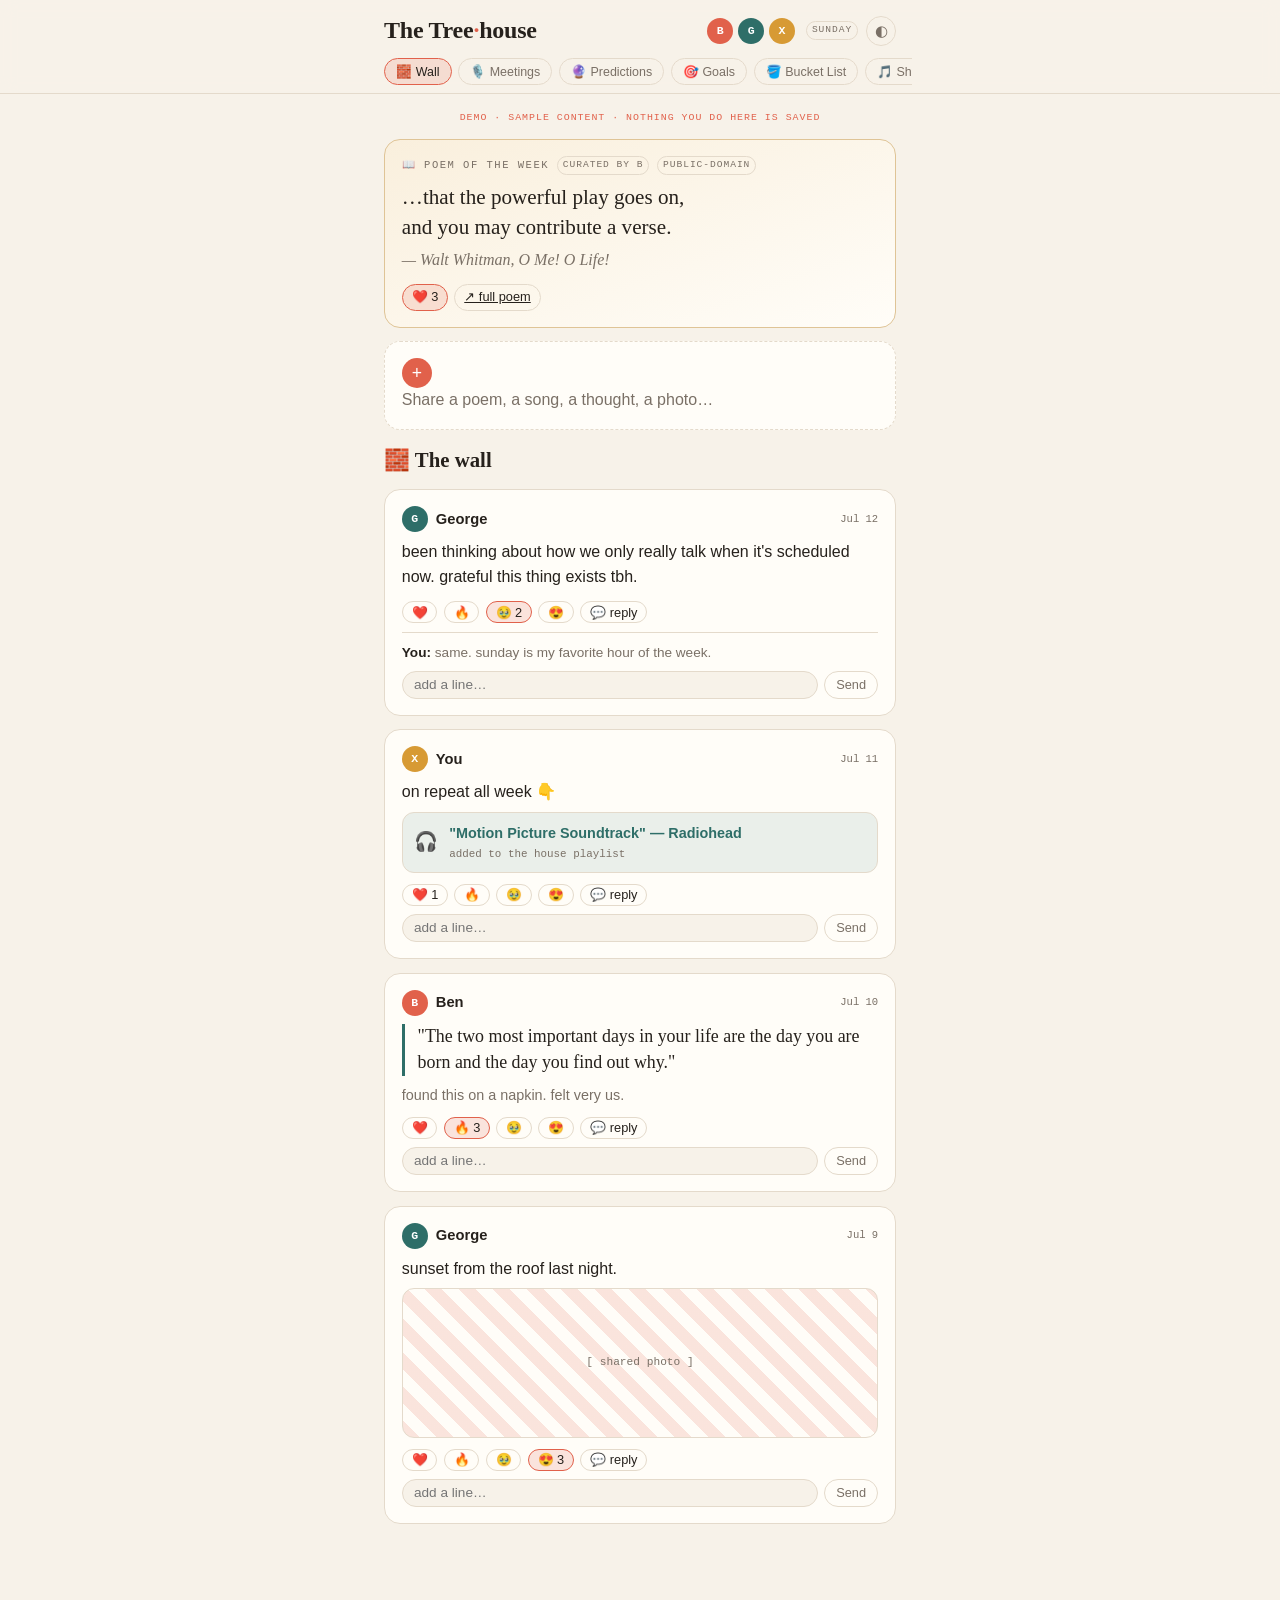
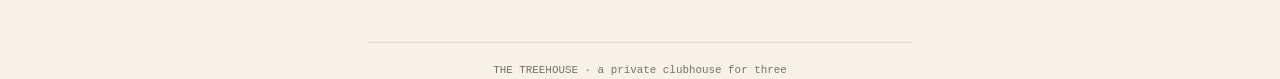
==== commit 1d45a52b: "Update index.html" ====
--- a/index.html
+++ b/index.html
@@ -157,7 +157,8 @@
   <footer>THE TREEHOUSE · a private clubhouse for three</footer>
 
   <script>
-/* ---- mock-data ---- */
+/* db */
+const db = (() => {
 // mock-data.js — sample in-memory store for The Treehouse (local dev only).
 //
 // This is a stand-in for the Supabase database. It mirrors the table shapes
@@ -354,9 +355,11 @@
   { id: 'ml3', type: 'book', title: 'Four Thousand Weeks', url: null, note: 'You rec', added_by: 'you', week: '2026-W28' },
   { id: 'ml4', type: 'article', title: '"The case for a slower internet"', url: null, note: 'George rec', added_by: 'george', week: '2026-W28' },
 ];
-const db = { members, poemWeeks, posts, meetings, predictions, leaderboard, goals, bucketList, mediaLinks };
-
-/* ---- data layer ---- */
+return { members, poemWeeks, posts, meetings, predictions, leaderboard, goals, bucketList, mediaLinks };
+})();
+
+/* data layer */
+const data = (() => {
 // data.js — THE SEAM.
 //
 // This is the ONLY file that changes when The Treehouse moves from the local
@@ -581,9 +584,11 @@
   const week = Math.ceil(((d - jan1) / 86400000 + jan1.getDay() + 1) / 7);
   return `${d.getFullYear()}-W${String(week).padStart(2, '0')}`;
 }
-const data = { getMembers, getPosts, addPost, addReaction, addComment, getPoemOfWeek, getMeetings, getMeeting, getPredictions, addPrediction, votePrediction, getLeaderboard, getGoals, addGoal, checkinGoal, getBucketList, addBucketItem, markBucketDone, getMediaLinks, addMediaLink };
-
-/* ---- app ---- */
+return { getMembers, getPosts, addPost, addReaction, addComment, getPoemOfWeek, getMeetings, getMeeting, getPredictions, addPrediction, votePrediction, getLeaderboard, getGoals, addGoal, checkinGoal, getBucketList, addBucketItem, markBucketDone, getMediaLinks, addMediaLink };
+})();
+
+/* app */
+(() => {
 // app.js — The Treehouse UI. Renders each section from the data layer and wires
 // interactions that write THROUGH data.js (never the store directly). Every
 // mutation re-renders so the app feels live locally.
@@ -1159,6 +1164,8 @@
 }
 
 boot();
+})();
+
 </script>
 </body>
 </html>
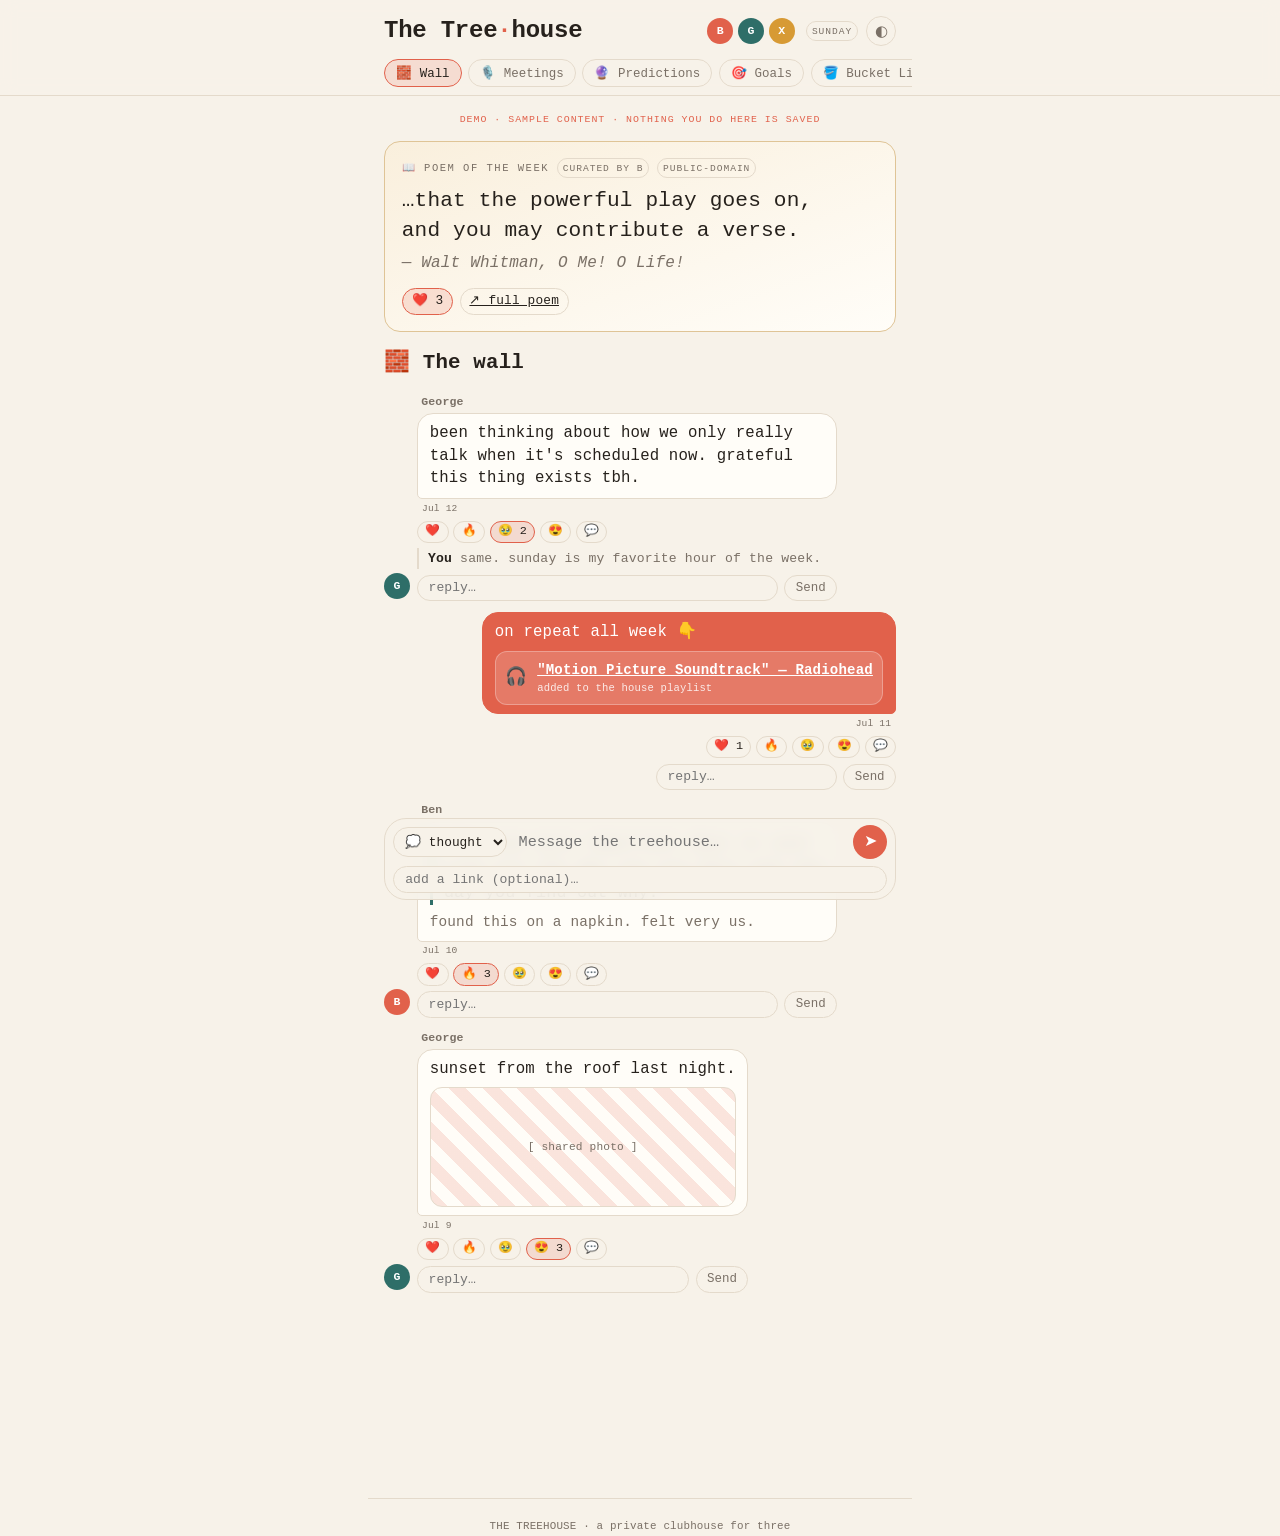
==== commit ce7a7ae8: "Group-chat wall + typewriter font" ====
--- a/index.html
+++ b/index.html
@@ -12,8 +12,12 @@
 :root {
   --paper:#F7F2E9; --ink:#26211C; --muted:#7A7066; --line:#E4DACB;
   --card:#FFFDF8; --coral:#E1614B; --teal:#2E6E68; --gold:#D79A34;
-  --serif:"Iowan Old Style","Palatino Linotype",Palatino,Georgia,serif;
-  --sans:-apple-system,BlinkMacSystemFont,"Segoe UI",Helvetica,Arial,sans-serif;
+  /* Typewriter aesthetic: American Typewriter ships with macOS (warm, typewriter-like);
+     Courier New is the cross-platform fallback. Used for the wordmark, headings, body & buttons. */
+  --type:"American Typewriter","Courier New",Courier,ui-monospace,monospace;
+  --serif:var(--type);
+  --sans:var(--type);
+  /* Plain system monospace reserved for tiny meta labels / timestamps for legibility. */
   --mono:ui-monospace,"SF Mono",Menlo,monospace;
 }
 @media (prefers-color-scheme:dark){:root{
@@ -23,7 +27,7 @@
 :root[data-theme="light"]{--paper:#F7F2E9;--ink:#26211C;--muted:#7A7066;--line:#E4DACB;--card:#FFFDF8;--coral:#E1614B;--teal:#2E6E68;--gold:#D79A34;}
 
 *{box-sizing:border-box}
-body{margin:0;background:var(--paper);color:var(--ink);font-family:var(--sans);line-height:1.55;-webkit-font-smoothing:antialiased;}
+body{margin:0;background:var(--paper);color:var(--ink);font-family:var(--sans);line-height:1.6;letter-spacing:.01em;-webkit-font-smoothing:antialiased;}
 .wrap{max-width:34rem;margin:0 auto;padding:0 1rem 4rem;}
 button{font-family:inherit;}
 
@@ -68,40 +72,86 @@
 .poem .verse{font-family:var(--serif);font-size:1.32rem;line-height:1.4;margin:.5rem 0 .35rem;text-wrap:balance;}
 .poem .attr{font-family:var(--serif);font-style:italic;color:var(--muted);}
 
-/* --- compose --- */
-.compose{display:flex;gap:.6rem;align-items:center;color:var(--muted);border-style:dashed;cursor:text;}
-.compose .plus{width:30px;height:30px;border-radius:50%;background:var(--coral);color:#fff;display:grid;place-items:center;font-size:1.1rem;flex:none;}
-.compose-form{display:none;flex-direction:column;gap:.55rem;}
-.compose-form.open{display:flex;}
-.compose textarea,.field input,.field select,.field textarea{
+/* ==========================================================================
+   Wall — group chat
+   The feed reads like an iMessage/WhatsApp thread: "You" (member id `you`) on the
+   right in an accent bubble, everyone else on the left in a neutral bubble with a
+   small avatar. Poem-of-the-week stays a pinned banner card above the chat.
+   ========================================================================== */
+
+/* feed = vertical chat log */
+#feed.chat{display:flex;flex-direction:column;gap:.1rem;padding:.35rem 0 .4rem;}
+
+/* one message row */
+.msg{display:flex;gap:.45rem;align-items:flex-end;margin:.3rem 0;max-width:100%;}
+.msg.theirs{justify-content:flex-start;}
+.msg.mine{justify-content:flex-end;}
+.msg > .av{flex:none;margin-bottom:.15rem;}
+.msg-col{display:flex;flex-direction:column;max-width:82%;min-width:0;}
+.msg.mine .msg-col{align-items:flex-end;}
+.msg-name{font-size:.72rem;font-weight:600;color:var(--muted);margin:0 0 .12rem .25rem;}
+
+/* the bubble */
+.bubble{background:var(--card);border:1px solid var(--line);border-radius:16px;padding:.5rem .72rem;
+  font-size:.98rem;line-height:1.45;overflow-wrap:anywhere;}
+.msg.theirs .bubble{border-bottom-left-radius:5px;}
+.msg.mine .bubble{background:var(--coral);border-color:var(--coral);color:#fff;border-bottom-right-radius:5px;}
+.msg.mine .bubble a{color:#fff;text-decoration:underline;}
+.bubble .body{font-size:inherit;}
+.msg-meta{font-family:var(--mono);font-size:.6rem;color:var(--muted);margin:.12rem .3rem 0;}
+.msg-meta .time{white-space:nowrap;}
+
+/* media, sized to sit inside a bubble */
+.bubble .quote{font-family:var(--serif);font-size:1.05rem;line-height:1.45;border-left:3px solid var(--teal);padding-left:.7rem;margin:.1rem 0;color:inherit;}
+.msg.mine .bubble .quote{border-left-color:rgba(255,255,255,.6);}
+.songrow{display:flex;gap:.6rem;align-items:center;background:color-mix(in srgb,var(--teal) 10%,var(--card));border:1px solid var(--line);border-radius:12px;padding:.45rem .6rem;margin-top:.4rem;}
+.msg.mine .songrow{background:rgba(255,255,255,.16);border-color:rgba(255,255,255,.28);}
+.songrow .ic{font-size:1.1rem;}
+.songrow .s{color:var(--muted);font-family:var(--mono);font-size:.66rem;}
+.msg.mine .songrow .s{color:rgba(255,255,255,.85);}
+.songrow a{color:var(--teal);text-decoration:none;font-weight:600;font-size:.88rem;}
+.msg.mine .songrow a{color:#fff;text-decoration:underline;}
+.imgph{height:120px;border-radius:12px;margin-top:.4rem;background:
+  repeating-linear-gradient(45deg,color-mix(in srgb,var(--coral) 16%,var(--card)),color-mix(in srgb,var(--coral) 16%,var(--card)) 12px,var(--card) 12px,var(--card) 24px);
+  display:grid;place-items:center;color:var(--muted);font-family:var(--mono);font-size:.7rem;border:1px solid var(--line);}
+
+/* reactions — small inline pills under the bubble */
+.react{display:flex;gap:.4rem;margin-top:.7rem;align-items:center;flex-wrap:wrap;}
+.msg .react{margin-top:.28rem;gap:.3rem;}
+.msg.mine .react{justify-content:flex-end;}
+.chip{font-size:.8rem;border:1px solid var(--line);border-radius:999px;padding:.15rem .55rem;background:transparent;color:var(--ink);cursor:pointer;}
+.msg .chip{font-size:.74rem;padding:.08rem .45rem;line-height:1.5;}
+.chip.on{background:color-mix(in srgb,var(--coral) 16%,transparent);border-color:var(--coral);}
+.chip:hover{border-color:var(--muted);}
+
+/* replies — tight, slightly-indented lines under the bubble */
+.cmts{display:flex;flex-direction:column;gap:.1rem;margin:.3rem 0 0;}
+.msg.mine .cmts{align-items:flex-end;}
+.cmt-line{font-size:.82rem;color:var(--muted);padding-left:.55rem;border-left:2px solid var(--line);}
+.msg.mine .cmt-line{padding-left:0;padding-right:.55rem;border-left:0;border-right:2px solid var(--line);text-align:right;}
+.cmt-line b{color:var(--ink);font-weight:600;}
+.cmt-form{display:flex;gap:.4rem;margin-top:.35rem;}
+.cmt-form input{flex:1;font-family:inherit;font-size:.82rem;color:var(--ink);background:var(--paper);border:1px solid var(--line);border-radius:999px;padding:.3rem .65rem;}
+.cmt-form button{flex:none;border:1px solid var(--line);background:transparent;color:var(--muted);border-radius:999px;padding:.3rem .65rem;font-size:.78rem;cursor:pointer;}
+
+/* general form fields (predictions/goals/etc — unchanged behavior) */
+.field input,.field select,.field textarea{
   width:100%;font-family:inherit;font-size:.95rem;color:var(--ink);background:var(--paper);
   border:1px solid var(--line);border-radius:10px;padding:.55rem .65rem;resize:vertical;}
-.compose textarea{min-height:64px;}
-.compose-row{display:flex;gap:.5rem;align-items:center;flex-wrap:wrap;}
-.compose-row select{flex:none;width:auto;background:var(--paper);border:1px solid var(--line);border-radius:10px;padding:.4rem .5rem;font-family:inherit;color:var(--ink);}
-
-/* --- post --- */
-.post .top{display:flex;align-items:center;gap:.5rem;margin-bottom:.5rem;}
-.post .name{font-weight:600;font-size:.92rem;}
-.post .time{font-family:var(--mono);font-size:.66rem;color:var(--muted);margin-left:auto;}
-.post .body{font-size:1rem;}
-.post .quote{font-family:var(--serif);font-size:1.12rem;line-height:1.45;border-left:3px solid var(--teal);padding-left:.8rem;color:var(--ink);}
-.songrow{display:flex;gap:.7rem;align-items:center;background:color-mix(in srgb,var(--teal) 10%,var(--card));border:1px solid var(--line);border-radius:12px;padding:.55rem .7rem;margin-top:.4rem;}
-.songrow .ic{font-size:1.2rem;}
-.songrow .s{color:var(--muted);font-family:var(--mono);font-size:.68rem;}
-.songrow a{color:var(--teal);text-decoration:none;font-weight:600;font-size:.9rem;}
-.imgph{height:150px;border-radius:12px;margin-top:.4rem;background:
-  repeating-linear-gradient(45deg,color-mix(in srgb,var(--coral) 16%,var(--card)),color-mix(in srgb,var(--coral) 16%,var(--card)) 12px,var(--card) 12px,var(--card) 24px);
-  display:grid;place-items:center;color:var(--muted);font-family:var(--mono);font-size:.7rem;border:1px solid var(--line);}
-.react{display:flex;gap:.4rem;margin-top:.7rem;align-items:center;flex-wrap:wrap;}
-.chip{font-size:.8rem;border:1px solid var(--line);border-radius:999px;padding:.15rem .55rem;background:transparent;color:var(--ink);cursor:pointer;}
-.chip.on{background:color-mix(in srgb,var(--coral) 16%,transparent);border-color:var(--coral);}
-.chip:hover{border-color:var(--muted);}
-.cmt{font-size:.85rem;color:var(--muted);margin-top:.55rem;padding-top:.55rem;border-top:1px solid var(--line);}
-.cmt b{color:var(--ink);}
-.cmt-form{display:flex;gap:.4rem;margin-top:.5rem;}
-.cmt-form input{flex:1;font-family:inherit;font-size:.85rem;color:var(--ink);background:var(--paper);border:1px solid var(--line);border-radius:999px;padding:.35rem .7rem;}
-.cmt-form button{flex:none;border:1px solid var(--line);background:transparent;color:var(--muted);border-radius:999px;padding:.35rem .7rem;font-size:.8rem;cursor:pointer;}
+
+/* composer — chat-style input bar pinned to the bottom of the Wall */
+.chatbar{position:sticky;bottom:0;z-index:4;display:flex;flex-wrap:wrap;gap:.4rem;align-items:center;
+  background:color-mix(in srgb,var(--paper) 90%,transparent);backdrop-filter:blur(8px);
+  border:1px solid var(--line);border-radius:22px;padding:.4rem .5rem;margin:.5rem 0 0;}
+.chatbar-type{flex:none;width:auto;background:var(--paper);border:1px solid var(--line);border-radius:999px;
+  padding:.35rem .45rem;font-family:inherit;font-size:.8rem;color:var(--ink);cursor:pointer;}
+.chatbar-input{flex:1;min-width:8rem;font-family:inherit;font-size:.95rem;color:var(--ink);
+  background:transparent;border:none;outline:none;padding:.4rem .3rem;}
+.chatbar-url{flex-basis:100%;font-family:inherit;font-size:.82rem;color:var(--ink);background:var(--paper);
+  border:1px solid var(--line);border-radius:999px;padding:.32rem .7rem;}
+.chatbar-send{flex:none;width:34px;height:34px;border-radius:50%;background:var(--coral);border:none;
+  color:#fff;font-size:1rem;cursor:pointer;display:grid;place-items:center;line-height:1;}
+.chatbar-send:hover{filter:brightness(1.05);}
 
 /* --- rows / mini cards --- */
 .row{display:flex;justify-content:space-between;gap:.5rem;font-size:.86rem;padding:.28rem 0;border-bottom:1px dashed var(--line);align-items:center;}
@@ -157,7 +207,7 @@
   <footer>THE TREEHOUSE · a private clubhouse for three</footer>
 
   <script>
-/* db */
+/* ---- mock data ---- */
 const db = (() => {
 // mock-data.js — sample in-memory store for The Treehouse (local dev only).
 //
@@ -358,7 +408,7 @@
 return { members, poemWeeks, posts, meetings, predictions, leaderboard, goals, bucketList, mediaLinks };
 })();
 
-/* data layer */
+/* ---- data layer (the Supabase seam) ---- */
 const data = (() => {
 // data.js — THE SEAM.
 //
@@ -587,7 +637,7 @@
 return { getMembers, getPosts, addPost, addReaction, addComment, getPoemOfWeek, getMeetings, getMeeting, getPredictions, addPrediction, votePrediction, getLeaderboard, getGoals, addGoal, checkinGoal, getBucketList, addBucketItem, markBucketDone, getMediaLinks, addMediaLink };
 })();
 
-/* app */
+/* ---- app ---- */
 (() => {
 // app.js — The Treehouse UI. Renders each section from the data layer and wires
 // interactions that write THROUGH data.js (never the store directly). Every
@@ -699,40 +749,35 @@
 
   view.innerHTML = `
     ${poemHTML}
-    ${composeCard()}
     <div class="sec">🧱 The wall</div>
-    <div id="feed">${posts.map(postCard).join('')}</div>
+    <div id="feed" class="chat">${posts.map(postCard).join('')}</div>
+    ${composeBar()}
   `;
 
   wireCompose();
   wireFeed();
 }
 
-function composeCard() {
+// Chat-style input bar, pinned to the bottom of the Wall view.
+function composeBar() {
   return `
-    <div class="card compose" id="composeCard">
-      <div class="compose-collapsed" id="composeCollapsed">
-        <span class="plus">+</span><span>Share a poem, a song, a thought, a photo…</span>
-      </div>
-      <form class="compose-form" id="composeForm">
-        <textarea id="composeBody" placeholder="What's on your mind?"></textarea>
-        <div class="compose-row">
-          <select id="composeType" aria-label="Post type">
-            <option value="thought">💭 thought</option>
-            <option value="quote">❝ quote</option>
-            <option value="song">🎧 song</option>
-            <option value="link">🔗 link</option>
-            <option value="poem">📖 poem</option>
-            <option value="image">🖼️ image</option>
-          </select>
-          <input id="composeUrl" placeholder="link (optional)" style="flex:1;min-width:8rem" />
-          <button type="submit" class="btn btn-primary">Post</button>
-        </div>
-      </form>
-    </div>`;
+    <form class="chatbar" id="composeForm">
+      <select id="composeType" class="chatbar-type" aria-label="Post type">
+        <option value="thought">💭 thought</option>
+        <option value="quote">❝ quote</option>
+        <option value="song">🎧 song</option>
+        <option value="link">🔗 link</option>
+        <option value="poem">📖 poem</option>
+        <option value="image">🖼️ image</option>
+      </select>
+      <input id="composeBody" class="chatbar-input" placeholder="Message the treehouse…" aria-label="Message" />
+      <button type="submit" class="chatbar-send" aria-label="Send">➤</button>
+      <input id="composeUrl" class="chatbar-url" placeholder="add a link (optional)…" aria-label="Link" />
+    </form>`;
 }
 
 function postCard(p) {
+  const mine = p.author === ME;
   const reacts = reactionSummary(p.reactions);
   const wallEmojis = ['❤️', '🔥', '🥹', '😍'];
   const known = new Set(wallEmojis);
@@ -749,7 +794,7 @@
 
   let media = '';
   if (p.type === 'quote') {
-    media = `<div class="quote">${esc(p.body)}</div>${p.note ? `<div class="lead" style="margin-top:.5rem">${esc(p.note)}</div>` : ''}`;
+    media = `<div class="quote">${esc(p.body)}</div>${p.note ? `<div class="lead" style="margin-top:.4rem">${esc(p.note)}</div>` : ''}`;
   } else if (p.type === 'song') {
     media = `<div class="body">${esc(p.body)}</div>
       <div class="songrow"><span class="ic">🎧</span><div>
@@ -764,33 +809,31 @@
     media = `<div class="body">${esc(p.body)}</div>`;
   }
 
-  const comments = p.comments
-    .map((c) => `<div class="cmt"><b>${esc(nameOf(c.member))}:</b> ${esc(c.text)}</div>`)
-    .join('');
+  const comments = p.comments.length
+    ? `<div class="cmts">${p.comments
+        .map((c) => `<div class="cmt-line"><b>${esc(nameOf(c.member))}</b> ${esc(c.text)}</div>`)
+        .join('')}</div>`
+    : '';
 
   return `
-    <div class="card post" data-post="${esc(p.id)}">
-      <div class="top">${avatar(p.author)}<span class="name">${esc(nameOf(p.author))}</span><span class="time">${timeAgo(p.created_at)}</span></div>
-      ${media}
-      <div class="react">${chips}<button class="chip" data-toggle-comment>💬 reply</button></div>
-      ${comments}
-      <form class="cmt-form" data-comment-form hidden>
-        <input placeholder="add a line…" aria-label="Comment" />
-        <button type="submit">Send</button>
-      </form>
+    <div class="msg ${mine ? 'mine' : 'theirs'}" data-post="${esc(p.id)}">
+      ${mine ? '' : avatar(p.author)}
+      <div class="msg-col">
+        ${mine ? '' : `<div class="msg-name">${esc(nameOf(p.author))}</div>`}
+        <div class="bubble">${media}</div>
+        <div class="msg-meta"><span class="time">${timeAgo(p.created_at)}</span></div>
+        <div class="react">${chips}<button class="chip" data-toggle-comment>💬</button></div>
+        ${comments}
+        <form class="cmt-form" data-comment-form hidden>
+          <input placeholder="reply…" aria-label="Comment" />
+          <button type="submit">Send</button>
+        </form>
+      </div>
     </div>`;
 }
 
 function wireCompose() {
-  const card = document.getElementById('composeCard');
-  const collapsed = document.getElementById('composeCollapsed');
   const form = document.getElementById('composeForm');
-  collapsed.addEventListener('click', () => {
-    card.classList.remove('compose');
-    form.classList.add('open');
-    collapsed.style.display = 'none';
-    document.getElementById('composeBody').focus();
-  });
   form.addEventListener('submit', async (e) => {
     e.preventDefault();
     const body = document.getElementById('composeBody').value.trim();
